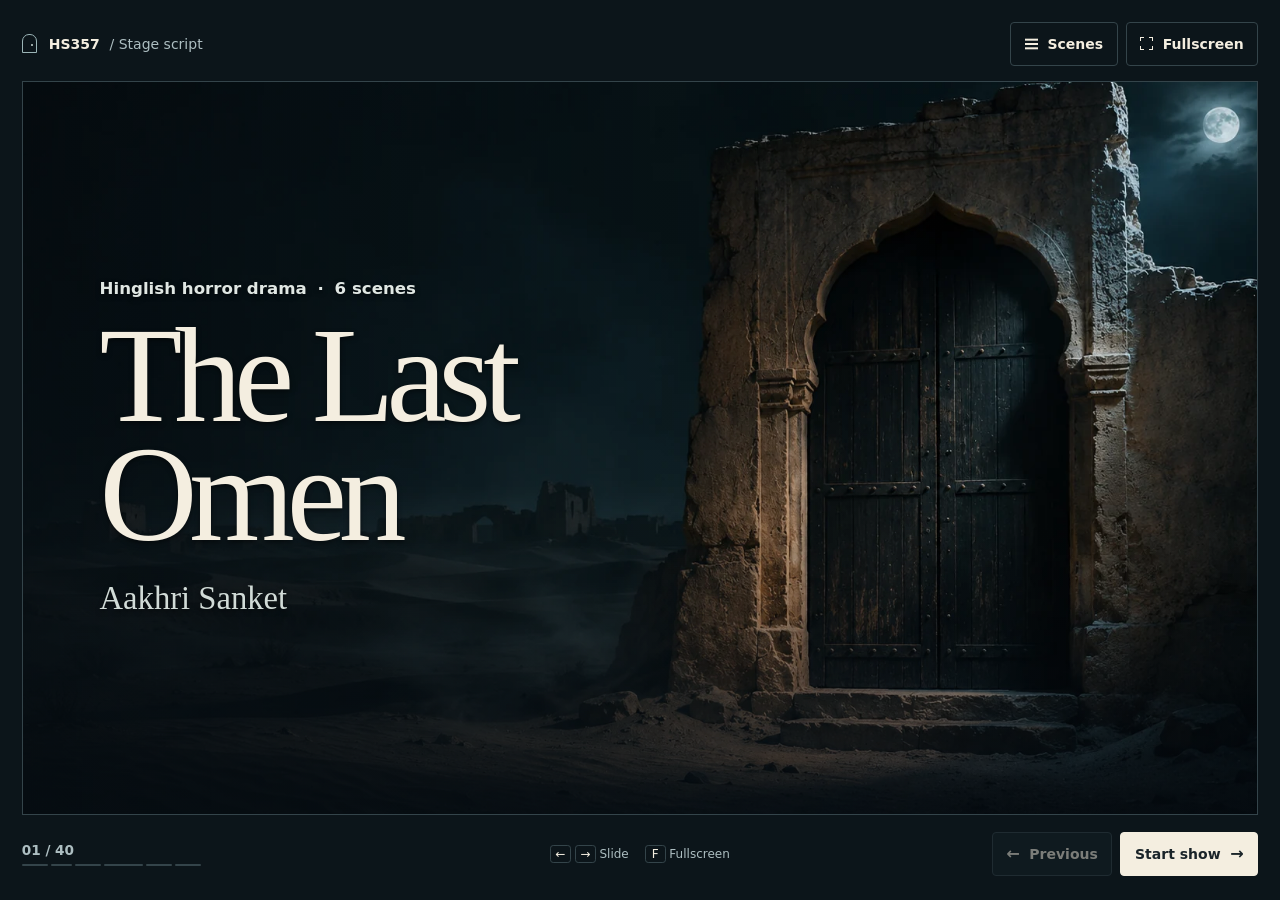
==== hs357/index.html @ ec5fa062 "Publish HS357 stage script slideshow" ====
<!doctype html>
<html lang="en">
<head>
  <meta charset="utf-8">
  <meta name="viewport" content="width=device-width, initial-scale=1">
  <meta name="theme-color" content="#0c151a">
  <meta name="description" content="A silent, step-by-step stage script for The Last Omen — Aakhri Sanket.">
  <title>The Last Omen · Aakhri Sanket</title>
  <link rel="preload" href="./assets/kaala-darwaza.webp" as="image">
  <link rel="stylesheet" href="./style.css">
  <script src="./script.js" defer></script>
  <script src="./slideshow.js" defer></script>
</head>
<body>
  <div class="show">
    <header class="toolbar">
      <a class="identity" href="#" aria-label="The Last Omen, return to title slide">
        <span class="door-mark" aria-hidden="true"></span>
        <span>HS357 <span class="identity-sub">/ Stage script</span></span>
      </a>
      <div class="tools">
        <button id="scenes-button" class="button utility" type="button" aria-haspopup="dialog">
          <span class="list-icon" aria-hidden="true"></span> Scenes
        </button>
        <button id="fullscreen-button" class="button utility" type="button" aria-keyshortcuts="F">
          <span class="expand-icon" aria-hidden="true"></span> <span id="fullscreen-label">Fullscreen</span>
        </button>
      </div>
    </header>

    <main id="stage" class="stage" data-theme="cover" aria-label="Current slide">
      <div class="stage-art" aria-hidden="true"></div>
      <div class="candles" aria-hidden="true"><i></i><i></i><i></i><i></i><i></i></div>
      <div id="slide" class="slide" aria-live="polite" aria-atomic="true">
        <div class="cover" lang="hi-Latn">
          <p class="cover-detail">Hinglish horror drama <span aria-hidden="true">·</span> 6 scenes</p>
          <h1 lang="en">The Last<br>Omen</h1>
          <p class="subtitle">Aakhri Sanket</p>
        </div>
      </div>
    </main>

    <footer class="show-controls">
      <div class="slide-status">
        <span id="slide-count" class="slide-count">01 / 40</span>
        <div id="scene-progress" class="scene-progress" aria-hidden="true"></div>
      </div>
      <div class="keyboard-hints" aria-hidden="true">
        <span><kbd>←</kbd> <kbd>→</kbd> Slide</span>
        <span><kbd>F</kbd> Fullscreen</span>
      </div>
      <nav class="navigation" aria-label="Slideshow controls">
        <button id="previous" class="button previous" type="button" aria-keyshortcuts="ArrowLeft" disabled>
          <span aria-hidden="true">←</span> Previous
        </button>
        <button id="next" class="button next" type="button" aria-keyshortcuts="ArrowRight Space">
          <span id="next-label">Start show</span> <span aria-hidden="true">→</span>
        </button>
      </nav>
    </footer>
  </div>

  <dialog id="scene-dialog" aria-labelledby="scene-dialog-title">
    <div class="dialog-heading">
      <h2 id="scene-dialog-title">Jump to a scene</h2>
      <form method="dialog"><button class="button utility" type="submit" aria-label="Close scene list">✕</button></form>
    </div>
    <ol id="scene-list" lang="hi-Latn"></ol>
  </dialog>
  <noscript><p class="no-script">Enable JavaScript to advance the slideshow.</p></noscript>
</body>
</html>
---- hs357/style.css ----
:root {
  color-scheme: dark;
  --shell: #0c151a;
  --stage: #08141a;
  --paper: #f4eee0;
  --muted: #adbec1;
  --line: #34444a;
  --yellow: #ffe076;
  --dialogue-size: clamp(1.25rem, min(2.5vw, 4.7svh), 3.25rem);
  font-family: system-ui, -apple-system, BlinkMacSystemFont, "Segoe UI", sans-serif;
  color: var(--paper);
  background: var(--shell);
}

* { box-sizing: border-box; }
body { margin: 0; }
button { font: inherit; color: inherit; }
p, h1, h2, ol { margin: 0; }
[hidden] { display: none !important; }

.show {
  min-height: 100svh;
  max-width: 2500px;
  margin: 0 auto;
  padding: clamp(.625rem, 1.7vw, 2rem);
  display: grid;
  grid-template-rows: auto 1fr auto;
  gap: clamp(.625rem, 1.2vw, 1.25rem);
}

.toolbar, .show-controls, .tools, .navigation, .identity, .button {
  display: flex;
  align-items: center;
}

.toolbar, .show-controls { justify-content: space-between; gap: .75rem; }
.tools, .navigation { gap: .5rem; }

.identity {
  gap: .75rem;
  color: var(--paper);
  text-decoration: none;
  font-size: .875rem;
  font-weight: 650;
}

.identity-sub { margin-left: .35em; color: var(--muted); font-weight: 450; }

.door-mark {
  position: relative;
  width: 15px;
  height: 19px;
  border: 1px solid #9bb4b6;
  border-radius: 7px 7px 0 0;
}

.door-mark::after {
  content: "";
  position: absolute;
  top: 9px;
  right: 3px;
  width: 2px;
  height: 2px;
  background: #c7d6d2;
  border-radius: 50%;
}

.button {
  justify-content: center;
  gap: .6rem;
  min-height: 44px;
  padding: .5rem .85rem;
  border: 1px solid var(--line);
  border-radius: .25rem;
  background: #132026;
  color: var(--paper);
  font-size: .875rem;
  font-weight: 600;
  cursor: pointer;
  white-space: nowrap;
}

.button.utility { background: transparent; }
.button:hover:not(:disabled) { background: #22343c; border-color: #647b81; }
.button:disabled { opacity: .48; cursor: default; }

:focus-visible {
  outline: 2px solid #9bcfda;
  outline-offset: 3px;
}

.list-icon {
  width: .8rem;
  height: 2px;
  background: currentColor;
  box-shadow: 0 -.27rem currentColor, 0 .27rem currentColor;
}

.expand-icon {
  width: .8rem;
  aspect-ratio: 1;
  border: 1px solid currentColor;
  position: relative;
}

.expand-icon::after, .expand-icon::before {
  content: "";
  position: absolute;
  background: var(--shell);
  inset: -2px 3px;
}

.expand-icon::after { inset: 3px -2px; }
.utility:hover .expand-icon { --shell: #22343c; }

.stage {
  position: relative;
  isolation: isolate;
  display: grid;
  min-width: 0;
  min-height: min(72svh, 46rem);
  overflow: hidden;
  border: 1px solid var(--line);
  background: var(--stage);
}

.stage-art, .stage-art::after {
  position: absolute;
  inset: 0;
  z-index: -2;
  pointer-events: none;
}

.stage-art {
  background: var(--art, url("./assets/kaala-darwaza.webp")) var(--art-position, 69% center) / cover no-repeat;
}

.stage-art::after {
  content: "";
  background: linear-gradient(90deg, var(--stage) 0%, var(--stage) 56%, #08141aee 69%, #08141a55 100%);
}

.stage[data-theme="cover"] .stage-art::after {
  background: linear-gradient(90deg, #060d12a1, #08141a26 56%, transparent 75%),
    linear-gradient(0deg, #050b11b8, transparent 40%);
}

.stage[data-theme="village"] { --art: url("./assets/sunsaan-gaon.webp"); }
.stage[data-theme="dream"] { --art-position: 42% 36%; }
.stage[data-theme="warning"] { --stage: #171414; --art-position: 60% 54%; }
.stage[data-theme="candles"] { --art: linear-gradient(125deg, #101315 50%, #59321b); --stage: #181513; }
.stage[data-theme="door"] { --art-position: 100% 50%; }
.stage[data-theme="finale"] { --art-position: 94% 65%; }
.stage[data-theme="end"] { --stage: #0b1014; --art-position: 72% 45%; }
.stage[data-theme="end"] .stage-art { opacity: .43; }

.candles { display: none; }

[data-theme="candles"] .candles {
  position: absolute;
  z-index: -1;
  display: flex;
  align-items: end;
  justify-content: center;
  gap: clamp(.35rem, 1.2vw, 1rem);
  top: 58%;
  right: 4%;
  width: 22%;
  pointer-events: none;
}

.candles i {
  position: relative;
  width: clamp(.45rem, .85vw, 1rem);
  height: clamp(1.75rem, 5vw, 5rem);
  border-radius: 40% 40% 3px 3px;
  background: linear-gradient(#b88759, #633d2b 60%, #291d18);
}

.candles i:nth-child(2n) { height: clamp(1.25rem, 3.75vw, 3.75rem); }
.candles i:first-child, .candles i:last-child { height: clamp(1rem, 2.8vw, 2.8rem); }

.candles i::before {
  content: "";
  position: absolute;
  left: 15%;
  bottom: calc(100% + 2px);
  width: 70%;
  aspect-ratio: .5;
  border-radius: 85% 15% 61% 39% / 78% 70% 30% 22%;
  background: #ffd392;
  box-shadow: 0 0 12px #dc7636, 0 0 28px #da651b94;
}

.slide { display: grid; align-items: center; min-width: 0; }

.cover {
  padding: clamp(1.5rem, 6vw, 8rem);
  text-shadow: 0 .1em .3em #0008;
}

.cover-detail {
  color: #e0e7e3;
  font-size: clamp(.83rem, 1.3vw, 1.2rem);
  font-weight: 600;
  margin-bottom: clamp(.75rem, 2vh, 1.5rem);
}

.cover-detail span { margin: 0 .3em; }

.cover h1, .ending .scene-title {
  font-family: Georgia, "Times New Roman", serif;
  font-size: clamp(3.75rem, min(10.6vw, 19svh), 11.5rem);
  letter-spacing: -.06em;
  line-height: .87;
  font-weight: 400;
}

.subtitle {
  margin-top: clamp(1rem, 3svh, 2.25rem);
  color: #d1dbd7;
  font-size: clamp(1.25rem, 2.55vw, 2.75rem);
  font-family: Georgia, "Times New Roman", serif;
}

.script {
  width: min(80%, 110rem);
  padding: clamp(1rem, 4svh, 3.5rem) 0 clamp(1rem, 4svh, 3.5rem) clamp(1.25rem, 5vw, 6rem);
}

.scene-heading {
  border-bottom: 1px solid #c2d7d04a;
  margin-bottom: clamp(.75rem, 2.4svh, 1.75rem);
  padding-bottom: clamp(.5rem, 1.7svh, 1.25rem);
}

.scene-number, .speaker, .stage-direction {
  font-size: clamp(.85rem, calc(var(--dialogue-size) * .59), 1.8rem);
  line-height: 1.27;
}

.scene-number { color: var(--muted); font-weight: 550; }

.scene-title {
  margin-top: .15em;
  font-family: Georgia, "Times New Roman", serif;
  font-size: clamp(1.8rem, calc(var(--dialogue-size) * 1.55), 5rem);
  line-height: 1.09;
  letter-spacing: -.035em;
  font-weight: 400;
}

.lines { display: grid; gap: clamp(.55rem, 1.55svh, 1.125rem); }
.speaker { color: #b6cbcd; font-weight: 680; }
.delivery { color: var(--muted); font-weight: 450; font-style: italic; }

.dialogue {
  margin-top: .12em;
  font-size: var(--dialogue-size);
  font-weight: 500;
  line-height: 1.24;
  text-wrap: pretty;
}

.stage-direction {
  width: fit-content;
  padding: .15em .55em;
  border-left: 2px solid #82999f;
  color: #c4d2d3;
  background: #9bb9c110;
  font-style: italic;
  text-wrap: pretty;
}

.narrator .speaker { color: var(--yellow); }

.highlight {
  padding: .015em .16em .045em;
  background: var(--yellow);
  color: #231a08;
  box-decoration-break: clone;
  -webkit-box-decoration-break: clone;
}

.narrator .dialogue { line-height: 1.37; }
.ending .scene-title { font-size: clamp(3.5rem, min(8vw, 14svh), 7.5rem); margin-bottom: .15em; }
.ending .lines { gap: clamp(.75rem, 2svh, 1.5rem); }

.show-controls {
  display: grid;
  grid-template-columns: 1fr auto 1fr;
  min-height: 48px;
}

.slide-status {
  width: clamp(5.25rem, 14vw, 14rem);
  display: grid;
  gap: .4rem;
}

.slide-count {
  color: var(--muted);
  font-size: .85rem;
  font-weight: 620;
  font-variant-numeric: tabular-nums;
}

.scene-progress { display: flex; gap: 3px; }
.scene-tick { height: 2px; background: #34444a; border-radius: 1px; }
.scene-tick[data-state="past"] { background: #82999f; }
.scene-tick[data-state="current"] { background: #eedfc1; }

.keyboard-hints {
  display: flex;
  gap: 1rem;
  color: var(--muted);
  font-size: .75rem;
  white-space: nowrap;
}

kbd {
  display: inline-grid;
  min-width: 1.3rem;
  place-items: center;
  padding: .05rem .21rem;
  border: 1px solid var(--line);
  border-radius: .2rem;
  color: var(--paper);
  font: inherit;
}

.navigation { justify-content: end; }
.next { background: var(--paper); border-color: var(--paper); color: #1a2429; min-width: 7.3rem; }
.next:hover:not(:disabled) { background: #fffaf0; border-color: #fffaf0; }
.next span[aria-hidden], .previous span[aria-hidden] { font-size: 1.15em; line-height: 1; }

dialog {
  color: var(--paper);
  background: #101e25;
  border: 1px solid #567079;
  border-radius: .45rem;
  width: min(30rem, calc(100% - 2rem));
  max-height: calc(100% - 2rem);
  padding: 1.25rem;
}

dialog::backdrop { background: #03080cbb; }
.dialog-heading { display: flex; justify-content: space-between; align-items: center; gap: .75rem; }
.dialog-heading h2 { font: 1.65rem Georgia, "Times New Roman", serif; }
.dialog-heading .button { padding-inline: .75rem; }

#scene-list {
  list-style: none;
  padding: 0;
  margin-top: .9rem;
  border-top: 1px solid var(--line);
}

.scene-link {
  display: grid;
  grid-template-columns: 4.15rem 1fr;
  align-items: baseline;
  gap: .5em;
  width: 100%;
  padding: .85rem .5rem;
  background: none;
  border: 0;
  border-bottom: 1px solid var(--line);
  text-align: left;
  cursor: pointer;
}

.scene-link:hover, .scene-link[aria-current] { background: #22343c; }
.scene-link-number { font-size: .8rem; color: var(--muted); }
.scene-link-name { font-weight: 570; }

.no-script { padding: 1rem; }

.sr-only {
  position: absolute;
  width: 1px;
  height: 1px;
  padding: 0;
  overflow: hidden;
  clip-path: inset(50%);
  white-space: nowrap;
}

@media (max-width: 780px) {
  .show-controls { grid-template-columns: 1fr auto; }
  .keyboard-hints { display: none; }
  .script { width: 90%; }
}

@media (max-width: 560px) {
  :root { --dialogue-size: clamp(1.2rem, 4.7vw, 1.5rem); }
  .identity-sub { display: none; }
  .stage { --art-position: 72% center; min-height: 65svh; }
  .stage[data-theme="cover"] .stage-art::after {
    background: linear-gradient(90deg, #060d12d4, #08141a16 90%),
      linear-gradient(0deg, #050b11a8, transparent 60%);
  }
  .stage-art::after { background: #08141adc; }
  [data-theme="candles"] .candles { opacity: .15; right: 10%; }
  .cover h1 { font-size: clamp(3.5rem, 13vw, 4.5rem); }
  .script { width: 100%; padding: 1.25rem; }
  .stage-direction, .speaker { font-size: .86rem; }
}

@media (max-width: 360px) {
  .previous span[aria-hidden], .next span[aria-hidden] { display: none; }
  .button { padding-inline: .65rem; }
  .next { min-width: 5.75rem; }
}
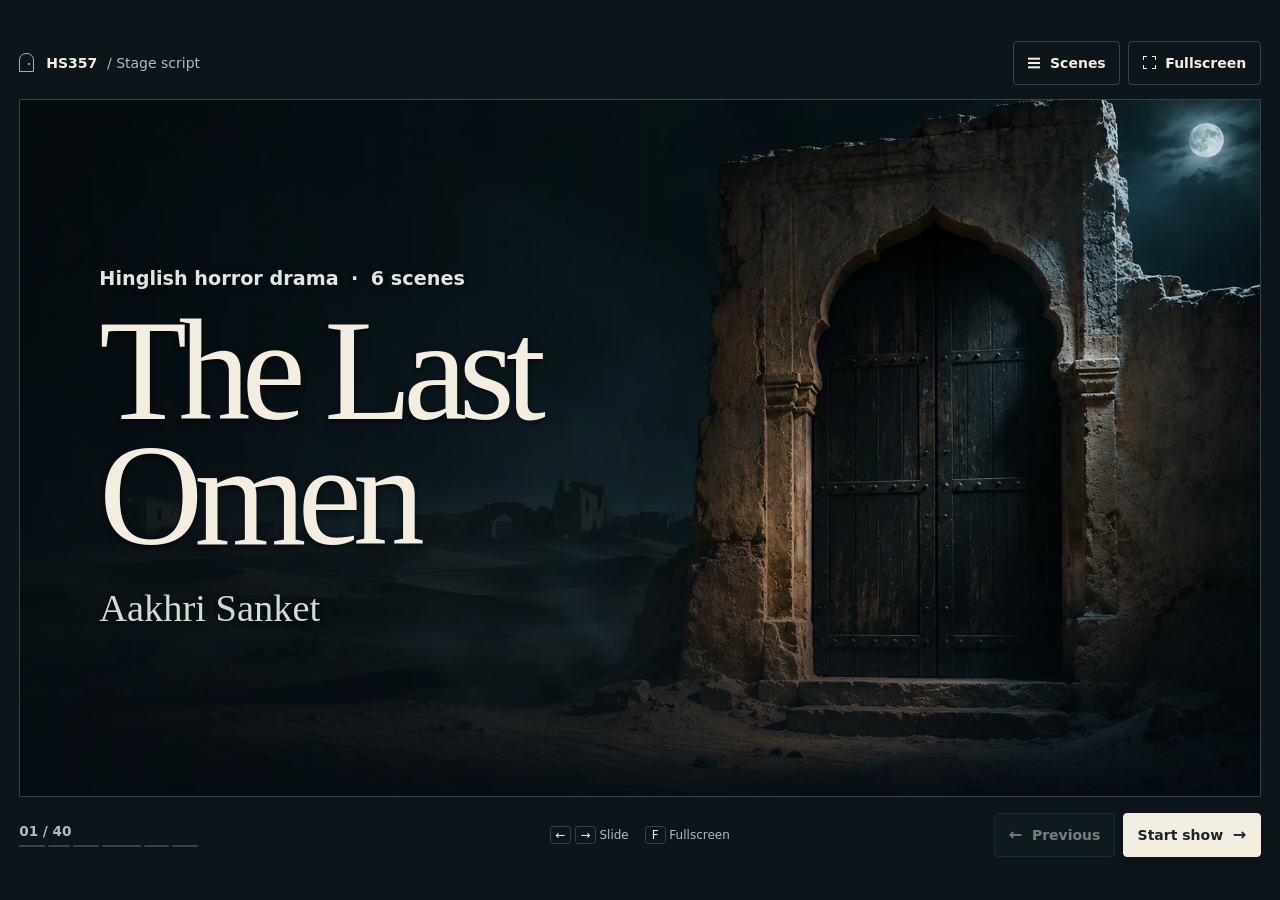
==== commit 385c8b22: "Keep stage scripts cumulative in a 16:9 slideshow" ====
--- a/hs357/index.html
+++ b/hs357/index.html
@@ -7,9 +7,9 @@
   <meta name="description" content="A silent, step-by-step stage script for The Last Omen — Aakhri Sanket.">
   <title>The Last Omen · Aakhri Sanket</title>
   <link rel="preload" href="./assets/kaala-darwaza.webp" as="image">
-  <link rel="stylesheet" href="./style.css">
+  <link rel="stylesheet" href="./style.css?v=2">
   <script src="./script.js" defer></script>
-  <script src="./slideshow.js" defer></script>
+  <script src="./slideshow.js?v=2" defer></script>
 </head>
 <body>
   <div class="show">
@@ -31,13 +31,14 @@
     <main id="stage" class="stage" data-theme="cover" aria-label="Current slide">
       <div class="stage-art" aria-hidden="true"></div>
       <div class="candles" aria-hidden="true"><i></i><i></i><i></i><i></i><i></i></div>
-      <div id="slide" class="slide" aria-live="polite" aria-atomic="true">
+      <div id="slide" class="slide">
         <div class="cover" lang="hi-Latn">
           <p class="cover-detail">Hinglish horror drama <span aria-hidden="true">·</span> 6 scenes</p>
           <h1 lang="en">The Last<br>Omen</h1>
           <p class="subtitle">Aakhri Sanket</p>
         </div>
       </div>
+      <p id="slide-announcement" class="sr-only" aria-live="polite" aria-atomic="true"></p>
     </main>
 
     <footer class="show-controls">
--- a/hs357/style.css
+++ b/hs357/style.css
@@ -6,7 +6,6 @@
   --muted: #adbec1;
   --line: #34444a;
   --yellow: #ffe076;
-  --dialogue-size: clamp(1.25rem, min(2.5vw, 4.7svh), 3.25rem);
   font-family: system-ui, -apple-system, BlinkMacSystemFont, "Segoe UI", sans-serif;
   color: var(--paper);
   background: var(--shell);
@@ -19,13 +18,20 @@
 [hidden] { display: none !important; }
 
 .show {
+  --show-pad: clamp(.625rem, 1.5vw, 1.75rem);
+  --show-gap: clamp(.5rem, 1.1vw, 1rem);
+  --control-height: 92px;
+  --available-height: calc(100svh - var(--control-height) - 2 * var(--show-pad) - 2 * var(--show-gap));
+  --show-width: min(100%, max(14rem, calc(var(--available-height) * 16 / 9)));
   min-height: 100svh;
   max-width: 2500px;
   margin: 0 auto;
-  padding: clamp(.625rem, 1.7vw, 2rem);
-  display: grid;
-  grid-template-rows: auto 1fr auto;
-  gap: clamp(.625rem, 1.2vw, 1.25rem);
+  padding: var(--show-pad);
+  display: grid;
+  grid-template: 44px auto 48px / minmax(0, 1fr);
+  justify-items: center;
+  align-content: center;
+  gap: var(--show-gap);
 }
 
 .toolbar, .show-controls, .tools, .navigation, .identity, .button {
@@ -33,7 +39,11 @@
   align-items: center;
 }
 
-.toolbar, .show-controls { justify-content: space-between; gap: .75rem; }
+.toolbar, .show-controls {
+  width: min(100%, max(21rem, var(--show-width)));
+  justify-content: space-between;
+  gap: .75rem;
+}
 .tools, .navigation { gap: .5rem; }
 
 .identity {
@@ -116,9 +126,10 @@
 .stage {
   position: relative;
   isolation: isolate;
-  display: grid;
+  container-type: inline-size;
+  width: var(--show-width);
+  aspect-ratio: 16 / 9;
   min-width: 0;
-  min-height: min(72svh, 46rem);
   overflow: hidden;
   border: 1px solid var(--line);
   background: var(--stage);
@@ -153,6 +164,8 @@
 .stage[data-theme="finale"] { --art-position: 94% 65%; }
 .stage[data-theme="end"] { --stage: #0b1014; --art-position: 72% 45%; }
 .stage[data-theme="end"] .stage-art { opacity: .43; }
+.stage:has(.scene-history) .stage-art { opacity: .56; }
+.stage:has(.scene-history) .candles { opacity: .3; }
 
 .candles { display: none; }
 
@@ -192,71 +205,108 @@
   box-shadow: 0 0 12px #dc7636, 0 0 28px #da651b94;
 }
 
-.slide { display: grid; align-items: center; min-width: 0; }
+.slide { position: absolute; inset: 0; display: grid; align-items: center; min-width: 0; }
 
 .cover {
-  padding: clamp(1.5rem, 6vw, 8rem);
+  padding: 6.4cqw;
   text-shadow: 0 .1em .3em #0008;
 }
 
 .cover-detail {
   color: #e0e7e3;
-  font-size: clamp(.83rem, 1.3vw, 1.2rem);
+  font-size: clamp(.56rem, 1.55cqw, 1.6rem);
   font-weight: 600;
-  margin-bottom: clamp(.75rem, 2vh, 1.5rem);
+  margin-bottom: 1.5cqw;
 }
 
 .cover-detail span { margin: 0 .3em; }
 
 .cover h1, .ending .scene-title {
   font-family: Georgia, "Times New Roman", serif;
-  font-size: clamp(3.75rem, min(10.6vw, 19svh), 11.5rem);
+  font-size: 11.6cqw;
   letter-spacing: -.06em;
   line-height: .87;
   font-weight: 400;
 }
 
 .subtitle {
-  margin-top: clamp(1rem, 3svh, 2.25rem);
+  margin-top: 2.2cqw;
   color: #d1dbd7;
-  font-size: clamp(1.25rem, 2.55vw, 2.75rem);
+  font-size: 3.1cqw;
   font-family: Georgia, "Times New Roman", serif;
 }
 
 .script {
-  width: min(80%, 110rem);
-  padding: clamp(1rem, 4svh, 3.5rem) 0 clamp(1rem, 4svh, 3.5rem) clamp(1.25rem, 5vw, 6rem);
+  --current-size: 3.1cqw;
+  --history-size: 1.6cqw;
+  height: 100%;
+  min-height: 0;
+  min-width: 0;
+  display: grid;
+  grid-template-rows: auto minmax(0, 1fr);
+  padding: 2.7cqw 4.8cqw;
 }
 
 .scene-heading {
   border-bottom: 1px solid #c2d7d04a;
-  margin-bottom: clamp(.75rem, 2.4svh, 1.75rem);
-  padding-bottom: clamp(.5rem, 1.7svh, 1.25rem);
-}
-
-.scene-number, .speaker, .stage-direction {
-  font-size: clamp(.85rem, calc(var(--dialogue-size) * .59), 1.8rem);
-  line-height: 1.27;
-}
-
-.scene-number { color: var(--muted); font-weight: 550; }
+  margin-bottom: 1.1cqw;
+  padding-bottom: 1cqw;
+}
+
+.scene-number { color: var(--muted); font-size: 1.6cqw; line-height: 1.27; font-weight: 550; }
 
 .scene-title {
   margin-top: .15em;
   font-family: Georgia, "Times New Roman", serif;
-  font-size: clamp(1.8rem, calc(var(--dialogue-size) * 1.55), 5rem);
+  font-size: 4.25cqw;
   line-height: 1.09;
   letter-spacing: -.035em;
   font-weight: 400;
 }
 
-.lines { display: grid; gap: clamp(.55rem, 1.55svh, 1.125rem); }
-.speaker { color: #b6cbcd; font-weight: 680; }
+.script-body { min-height: 0; display: flex; flex-direction: column; justify-content: center; }
+
+.current-lines {
+  width: 100%;
+  flex: none;
+  display: grid;
+  gap: .33em;
+  font-size: var(--current-size);
+}
+
+.scene-history {
+  min-height: 0;
+  flex: 1 1 0;
+  display: flex;
+  align-items: center;
+  margin-bottom: 1.1cqw;
+}
+
+.scene-history + .current-lines {
+  padding-top: 1cqw;
+  border-top: 1px solid #c2d7d04a;
+}
+
+.earlier-lines {
+  width: 100%;
+  color: #d3dedc;
+  font-size: var(--history-size);
+  line-height: 1.24;
+  column-gap: 2.8cqw;
+  column-rule: 1px solid #c2d7d02b;
+}
+
+.earlier-lines .line, .earlier-lines .stage-direction { break-inside: avoid; margin-bottom: .3em; }
+.earlier-lines .speaker, .earlier-lines .dialogue { display: inline; font-size: inherit; line-height: inherit; text-wrap: wrap; }
+.earlier-lines .speaker { padding-inline-end: .45em; }
+.earlier-lines .stage-direction { font-size: .86em; }
+
+.speaker { color: #b6cbcd; font-size: .62em; line-height: 1.27; font-weight: 680; }
 .delivery { color: var(--muted); font-weight: 450; font-style: italic; }
 
 .dialogue {
   margin-top: .12em;
-  font-size: var(--dialogue-size);
+  font-size: 1em;
   font-weight: 500;
   line-height: 1.24;
   text-wrap: pretty;
@@ -268,7 +318,9 @@
   border-left: 2px solid #82999f;
   color: #c4d2d3;
   background: #9bb9c110;
+  font-size: .62em;
   font-style: italic;
+  line-height: 1.27;
   text-wrap: pretty;
 }
 
@@ -283,8 +335,8 @@
 }
 
 .narrator .dialogue { line-height: 1.37; }
-.ending .scene-title { font-size: clamp(3.5rem, min(8vw, 14svh), 7.5rem); margin-bottom: .15em; }
-.ending .lines { gap: clamp(.75rem, 2svh, 1.5rem); }
+.ending .scene-title { font-size: 8.2cqw; margin-bottom: .15em; }
+.ending .current-lines { gap: .55em; }
 
 .show-controls {
   display: grid;
@@ -386,25 +438,34 @@
   white-space: nowrap;
 }
 
-@media (max-width: 780px) {
+@media (max-width: 900px), (max-height: 600px) {
   .show-controls { grid-template-columns: 1fr auto; }
   .keyboard-hints { display: none; }
-  .script { width: 90%; }
+}
+
+@media (min-width: 640px) and (max-height: 500px) {
+  .show {
+    --control-height: 48px;
+    grid-template: auto 48px / repeat(2, minmax(0, 1fr));
+  }
+
+  .stage { grid-area: 1 / 1 / 2 / 3; }
+  .toolbar { grid-area: 2 / 1; width: 100%; justify-content: start; }
+  .show-controls { grid-area: 2 / 2; width: 100%; grid-template-columns: auto auto; justify-content: end; }
+  .identity-sub { display: none; }
+  .slide-status { width: 3.6rem; }
+  .button { padding-inline: .55rem; }
+  .next { min-width: 6rem; }
 }
 
 @media (max-width: 560px) {
-  :root { --dialogue-size: clamp(1.2rem, 4.7vw, 1.5rem); }
   .identity-sub { display: none; }
-  .stage { --art-position: 72% center; min-height: 65svh; }
   .stage[data-theme="cover"] .stage-art::after {
     background: linear-gradient(90deg, #060d12d4, #08141a16 90%),
       linear-gradient(0deg, #050b11a8, transparent 60%);
   }
   .stage-art::after { background: #08141adc; }
-  [data-theme="candles"] .candles { opacity: .15; right: 10%; }
-  .cover h1 { font-size: clamp(3.5rem, 13vw, 4.5rem); }
-  .script { width: 100%; padding: 1.25rem; }
-  .stage-direction, .speaker { font-size: .86rem; }
+  [data-theme="candles"] .candles { opacity: .2; }
 }
 
 @media (max-width: 360px) {
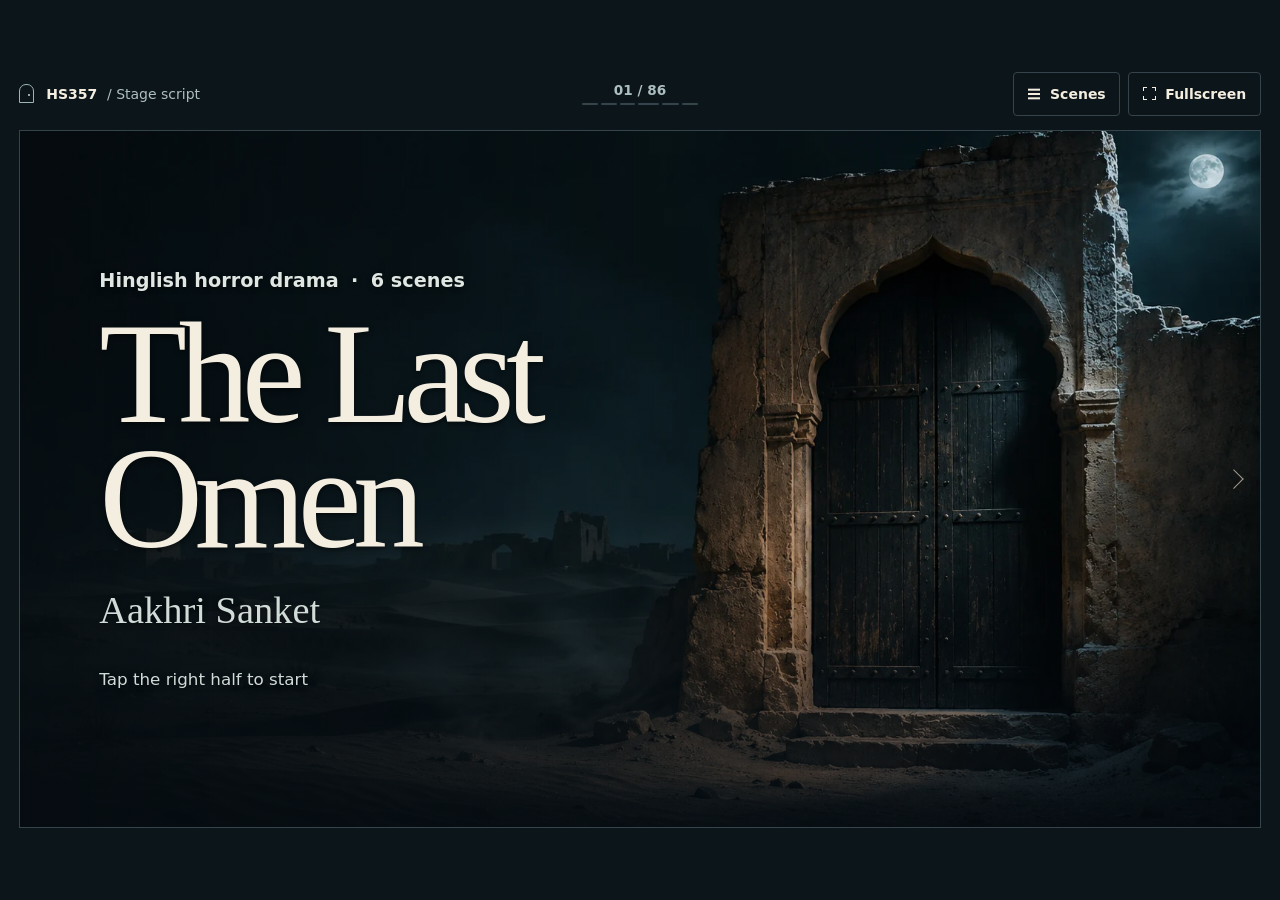
==== commit 82307779: "Reveal one dialogue per tap on the stage" ====
--- a/hs357/index.html
+++ b/hs357/index.html
@@ -7,9 +7,9 @@
   <meta name="description" content="A silent, step-by-step stage script for The Last Omen — Aakhri Sanket.">
   <title>The Last Omen · Aakhri Sanket</title>
   <link rel="preload" href="./assets/kaala-darwaza.webp" as="image">
-  <link rel="stylesheet" href="./style.css?v=2">
+  <link rel="stylesheet" href="./style.css?v=3">
   <script src="./script.js" defer></script>
-  <script src="./slideshow.js?v=2" defer></script>
+  <script src="./slideshow.js?v=3" defer></script>
 </head>
 <body>
   <div class="show">
@@ -18,11 +18,15 @@
         <span class="door-mark" aria-hidden="true"></span>
         <span>HS357 <span class="identity-sub">/ Stage script</span></span>
       </a>
+      <div class="slide-status">
+        <span id="slide-count" class="slide-count"></span>
+        <div id="scene-progress" class="scene-progress" aria-hidden="true"></div>
+      </div>
       <div class="tools">
         <button id="scenes-button" class="button utility" type="button" aria-haspopup="dialog">
           <span class="list-icon" aria-hidden="true"></span> Scenes
         </button>
-        <button id="fullscreen-button" class="button utility" type="button" aria-keyshortcuts="F">
+        <button id="fullscreen-button" class="button utility" type="button" aria-label="Fullscreen" aria-keyshortcuts="F">
           <span class="expand-icon" aria-hidden="true"></span> <span id="fullscreen-label">Fullscreen</span>
         </button>
       </div>
@@ -33,32 +37,22 @@
       <div class="candles" aria-hidden="true"><i></i><i></i><i></i><i></i><i></i></div>
       <div id="slide" class="slide">
         <div class="cover" lang="hi-Latn">
-          <p class="cover-detail">Hinglish horror drama <span aria-hidden="true">·</span> 6 scenes</p>
+          <p class="cover-detail" lang="en">Hinglish horror drama <span aria-hidden="true">·</span> 6 scenes</p>
           <h1 lang="en">The Last<br>Omen</h1>
           <p class="subtitle">Aakhri Sanket</p>
+          <p class="cover-instruction" lang="en">Tap the right half to start</p>
         </div>
       </div>
       <p id="slide-announcement" class="sr-only" aria-live="polite" aria-atomic="true"></p>
-    </main>
-
-    <footer class="show-controls">
-      <div class="slide-status">
-        <span id="slide-count" class="slide-count">01 / 40</span>
-        <div id="scene-progress" class="scene-progress" aria-hidden="true"></div>
-      </div>
-      <div class="keyboard-hints" aria-hidden="true">
-        <span><kbd>←</kbd> <kbd>→</kbd> Slide</span>
-        <span><kbd>F</kbd> Fullscreen</span>
-      </div>
-      <nav class="navigation" aria-label="Slideshow controls">
-        <button id="previous" class="button previous" type="button" aria-keyshortcuts="ArrowLeft" disabled>
-          <span aria-hidden="true">←</span> Previous
+      <nav class="tap-controls" aria-label="Slideshow controls">
+        <button id="previous" class="tap-zone" type="button" aria-label="Previous dialogue" aria-keyshortcuts="ArrowLeft" disabled>
+          <span class="tap-arrow" aria-hidden="true"></span>
         </button>
-        <button id="next" class="button next" type="button" aria-keyshortcuts="ArrowRight Space">
-          <span id="next-label">Start show</span> <span aria-hidden="true">→</span>
+        <button id="next" class="tap-zone" type="button" aria-label="Start show" aria-keyshortcuts="ArrowRight Space">
+          <span class="tap-arrow" aria-hidden="true"></span>
         </button>
       </nav>
-    </footer>
+    </main>
   </div>
 
   <dialog id="scene-dialog" aria-labelledby="scene-dialog-title">
--- a/hs357/style.css
+++ b/hs357/style.css
@@ -20,31 +20,33 @@
 .show {
   --show-pad: clamp(.625rem, 1.5vw, 1.75rem);
   --show-gap: clamp(.5rem, 1.1vw, 1rem);
-  --control-height: 92px;
-  --available-height: calc(100svh - var(--control-height) - 2 * var(--show-pad) - 2 * var(--show-gap));
+  --control-height: 44px;
+  --available-height: calc(100svh - var(--control-height) - 2 * var(--show-pad) - var(--show-gap));
   --show-width: min(100%, max(14rem, calc(var(--available-height) * 16 / 9)));
   min-height: 100svh;
   max-width: 2500px;
   margin: 0 auto;
   padding: var(--show-pad);
   display: grid;
-  grid-template: 44px auto 48px / minmax(0, 1fr);
+  grid-template: var(--control-height) auto / minmax(0, 1fr);
   justify-items: center;
   align-content: center;
   gap: var(--show-gap);
 }
 
-.toolbar, .show-controls, .tools, .navigation, .identity, .button {
+.tools, .identity, .button {
   display: flex;
   align-items: center;
 }
 
-.toolbar, .show-controls {
+.toolbar {
   width: min(100%, max(21rem, var(--show-width)));
-  justify-content: space-between;
+  display: grid;
+  grid-template-columns: 1fr auto 1fr;
+  align-items: center;
   gap: .75rem;
 }
-.tools, .navigation { gap: .5rem; }
+.tools { gap: .5rem; justify-self: end; }
 
 .identity {
   gap: .75rem;
@@ -135,6 +137,42 @@
   background: var(--stage);
 }
 
+.tap-controls {
+  position: absolute;
+  inset: 0;
+  z-index: 1;
+  display: grid;
+  grid-template-columns: repeat(2, 1fr);
+}
+
+.tap-zone {
+  display: flex;
+  align-items: center;
+  padding: 0 clamp(5px, 1.5cqw, 1.5rem);
+  border: 0;
+  background: transparent;
+  cursor: pointer;
+  touch-action: manipulation;
+  -webkit-tap-highlight-color: transparent;
+}
+
+.tap-zone:last-child { justify-content: end; }
+.tap-zone:disabled { cursor: default; }
+.tap-zone:disabled .tap-arrow { visibility: hidden; }
+.tap-zone:focus-visible { outline-offset: -3px; }
+
+.tap-arrow {
+  width: clamp(5px, 1.1cqw, .9rem);
+  aspect-ratio: 1;
+  border: solid currentColor;
+  border-width: 1px 1px 0 0;
+  opacity: .62;
+  transform: rotate(45deg);
+}
+
+.tap-zone:first-child .tap-arrow { transform: rotate(-135deg); }
+.tap-zone:hover .tap-arrow, .tap-zone:focus-visible .tap-arrow { opacity: 1; }
+
 .stage-art, .stage-art::after {
   position: absolute;
   inset: 0;
@@ -236,6 +274,12 @@
   font-family: Georgia, "Times New Roman", serif;
 }
 
+.cover-instruction {
+  margin-top: 3cqw;
+  font-size: clamp(.58rem, 1.35cqw, 1.4rem);
+  color: #d1dbd7;
+}
+
 .script {
   --current-size: 3.1cqw;
   --history-size: 1.6cqw;
@@ -338,16 +382,12 @@
 .ending .scene-title { font-size: 8.2cqw; margin-bottom: .15em; }
 .ending .current-lines { gap: .55em; }
 
-.show-controls {
-  display: grid;
-  grid-template-columns: 1fr auto 1fr;
-  min-height: 48px;
-}
-
 .slide-status {
-  width: clamp(5.25rem, 14vw, 14rem);
-  display: grid;
-  gap: .4rem;
+  width: clamp(2.65rem, 9vw, 8rem);
+  display: grid;
+  gap: .3rem;
+  justify-self: center;
+  text-align: center;
 }
 
 .slide-count {
@@ -361,30 +401,6 @@
 .scene-tick { height: 2px; background: #34444a; border-radius: 1px; }
 .scene-tick[data-state="past"] { background: #82999f; }
 .scene-tick[data-state="current"] { background: #eedfc1; }
-
-.keyboard-hints {
-  display: flex;
-  gap: 1rem;
-  color: var(--muted);
-  font-size: .75rem;
-  white-space: nowrap;
-}
-
-kbd {
-  display: inline-grid;
-  min-width: 1.3rem;
-  place-items: center;
-  padding: .05rem .21rem;
-  border: 1px solid var(--line);
-  border-radius: .2rem;
-  color: var(--paper);
-  font: inherit;
-}
-
-.navigation { justify-content: end; }
-.next { background: var(--paper); border-color: var(--paper); color: #1a2429; min-width: 7.3rem; }
-.next:hover:not(:disabled) { background: #fffaf0; border-color: #fffaf0; }
-.next span[aria-hidden], .previous span[aria-hidden] { font-size: 1.15em; line-height: 1; }
 
 dialog {
   color: var(--paper);
@@ -438,28 +454,16 @@
   white-space: nowrap;
 }
 
-@media (max-width: 900px), (max-height: 600px) {
-  .show-controls { grid-template-columns: 1fr auto; }
-  .keyboard-hints { display: none; }
-}
-
-@media (min-width: 640px) and (max-height: 500px) {
-  .show {
-    --control-height: 48px;
-    grid-template: auto 48px / repeat(2, minmax(0, 1fr));
-  }
-
-  .stage { grid-area: 1 / 1 / 2 / 3; }
-  .toolbar { grid-area: 2 / 1; width: 100%; justify-content: start; }
-  .show-controls { grid-area: 2 / 2; width: 100%; grid-template-columns: auto auto; justify-content: end; }
+@media (max-width: 560px), (max-height: 360px) {
+  .toolbar { grid-template-columns: auto 1fr auto; gap: .5rem; }
   .identity-sub { display: none; }
-  .slide-status { width: 3.6rem; }
-  .button { padding-inline: .55rem; }
-  .next { min-width: 6rem; }
+  .identity { gap: .45rem; }
+  .button { padding-inline: .6rem; }
+  #fullscreen-button { min-width: 44px; }
+  #fullscreen-label { display: none; }
 }
 
 @media (max-width: 560px) {
-  .identity-sub { display: none; }
   .stage[data-theme="cover"] .stage-art::after {
     background: linear-gradient(90deg, #060d12d4, #08141a16 90%),
       linear-gradient(0deg, #050b11a8, transparent 60%);
@@ -467,9 +471,3 @@
   .stage-art::after { background: #08141adc; }
   [data-theme="candles"] .candles { opacity: .2; }
 }
-
-@media (max-width: 360px) {
-  .previous span[aria-hidden], .next span[aria-hidden] { display: none; }
-  .button { padding-inline: .65rem; }
-  .next { min-width: 5.75rem; }
-}
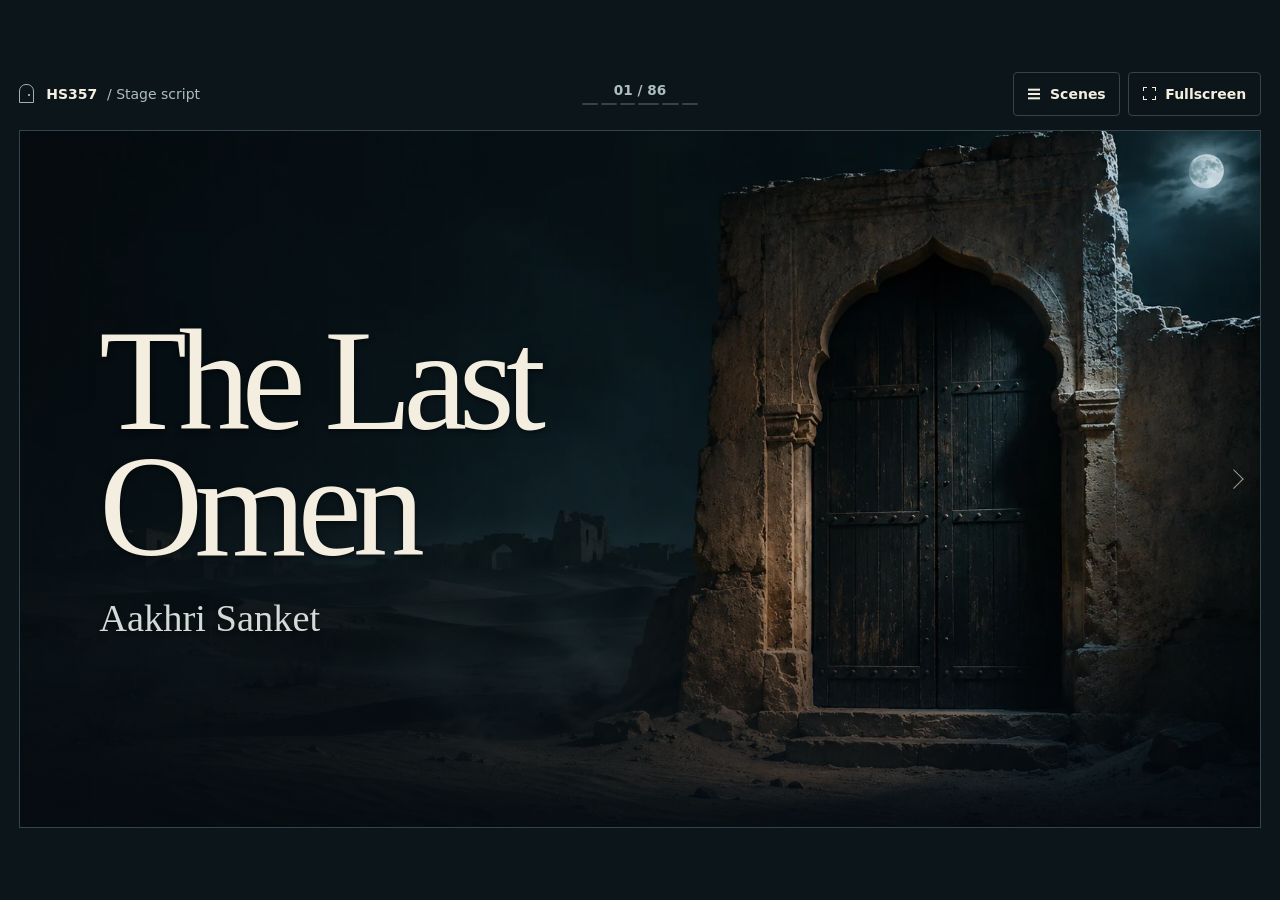
==== commit 5ac59a27: "Remove extra cover captions from HS357 slideshow" ====
--- a/hs357/index.html
+++ b/hs357/index.html
@@ -7,7 +7,7 @@
   <meta name="description" content="A silent, step-by-step stage script for The Last Omen — Aakhri Sanket.">
   <title>The Last Omen · Aakhri Sanket</title>
   <link rel="preload" href="./assets/kaala-darwaza.webp" as="image">
-  <link rel="stylesheet" href="./style.css?v=3">
+  <link rel="stylesheet" href="./style.css?v=4">
   <script src="./script.js" defer></script>
   <script src="./slideshow.js?v=3" defer></script>
 </head>
@@ -37,10 +37,8 @@
       <div class="candles" aria-hidden="true"><i></i><i></i><i></i><i></i><i></i></div>
       <div id="slide" class="slide">
         <div class="cover" lang="hi-Latn">
-          <p class="cover-detail" lang="en">Hinglish horror drama <span aria-hidden="true">·</span> 6 scenes</p>
           <h1 lang="en">The Last<br>Omen</h1>
           <p class="subtitle">Aakhri Sanket</p>
-          <p class="cover-instruction" lang="en">Tap the right half to start</p>
         </div>
       </div>
       <p id="slide-announcement" class="sr-only" aria-live="polite" aria-atomic="true"></p>
--- a/hs357/style.css
+++ b/hs357/style.css
@@ -250,15 +250,6 @@
   text-shadow: 0 .1em .3em #0008;
 }
 
-.cover-detail {
-  color: #e0e7e3;
-  font-size: clamp(.56rem, 1.55cqw, 1.6rem);
-  font-weight: 600;
-  margin-bottom: 1.5cqw;
-}
-
-.cover-detail span { margin: 0 .3em; }
-
 .cover h1, .ending .scene-title {
   font-family: Georgia, "Times New Roman", serif;
   font-size: 11.6cqw;
@@ -272,12 +263,6 @@
   color: #d1dbd7;
   font-size: 3.1cqw;
   font-family: Georgia, "Times New Roman", serif;
-}
-
-.cover-instruction {
-  margin-top: 3cqw;
-  font-size: clamp(.58rem, 1.35cqw, 1.4rem);
-  color: #d1dbd7;
 }
 
 .script {
